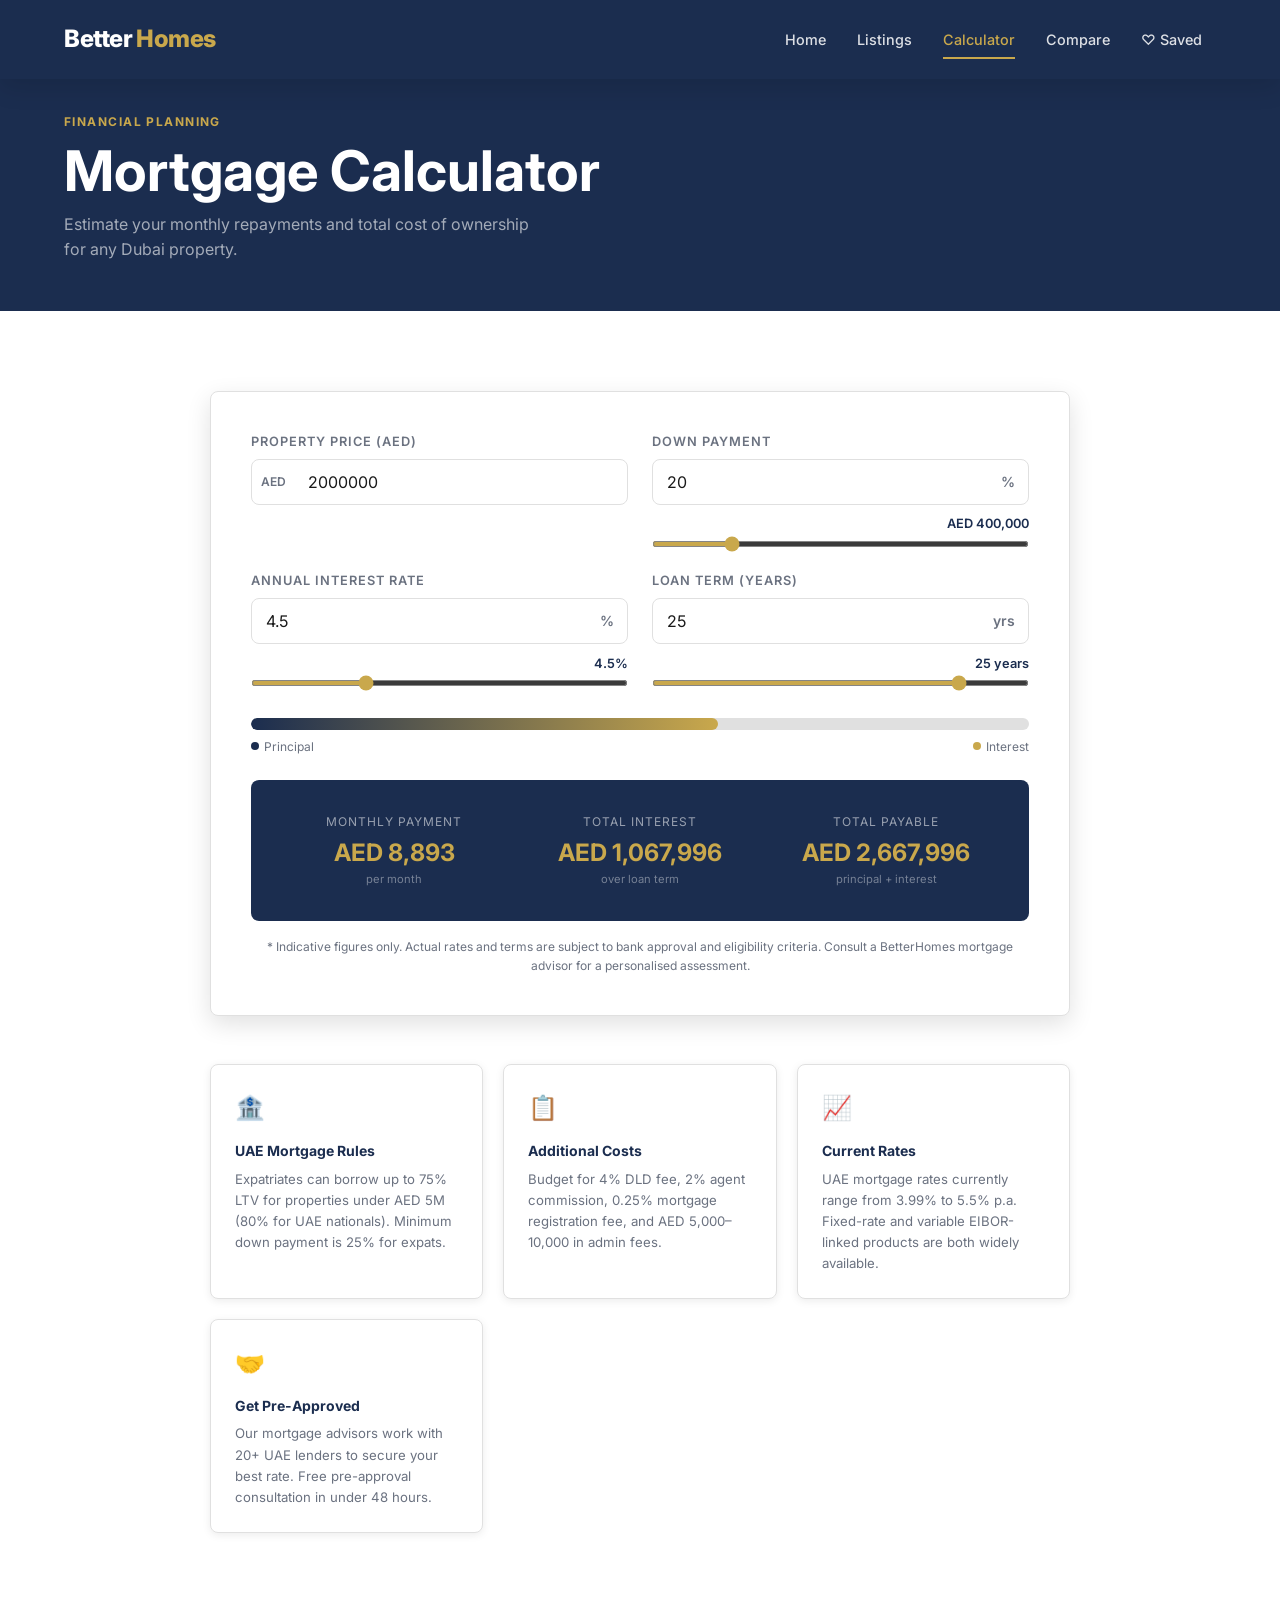
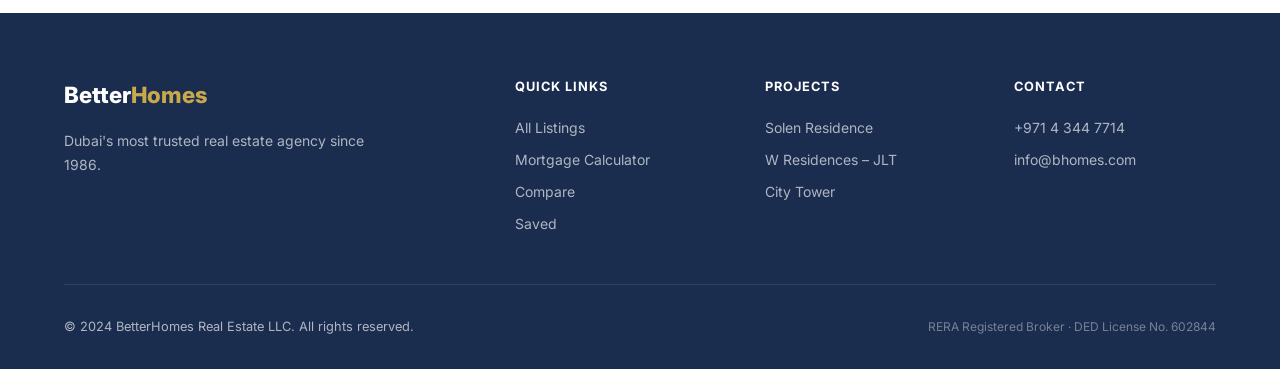
==== calculator.html @ f7bb899c "Build Dubai real estate mini-site with 5 pages and Vercel config Full static site: Home, Listings, M" ====
<!DOCTYPE html>
<html lang="en">
<head>
  <meta charset="UTF-8">
  <meta name="viewport" content="width=device-width, initial-scale=1.0">
  <title>Mortgage Calculator — BetterHomes Dubai</title>
  <meta name="description" content="Calculate your Dubai mortgage payments, total interest, and monthly instalment with our free calculator.">
  <link rel="preconnect" href="https://fonts.googleapis.com">
  <link rel="preconnect" href="https://fonts.gstatic.com" crossorigin>
  <link href="https://fonts.googleapis.com/css2?family=Inter:wght@300;400;500;600;700;800&display=swap" rel="stylesheet">
  <link rel="stylesheet" href="css/style.css">
  <style>
    .calc-info-grid {
      display: grid;
      grid-template-columns: repeat(auto-fit, minmax(220px, 1fr));
      gap: 1.25rem;
      margin-top: 3rem;
    }
    .calc-info-card {
      background: var(--white);
      border: 1px solid var(--mid-grey);
      border-radius: var(--radius);
      padding: 1.5rem;
      box-shadow: var(--shadow-sm);
    }
    .calc-info-card__icon { font-size: 1.5rem; margin-bottom: 0.75rem; }
    .calc-info-card__title { font-size: 0.875rem; font-weight: 700; color: var(--navy); margin-bottom: 0.4rem; }
    .calc-info-card__text { font-size: 0.825rem; color: var(--text-muted); line-height: 1.6; }
    .breakdown-bar {
      height: 12px;
      border-radius: 6px;
      background: var(--mid-grey);
      overflow: hidden;
      margin-top: 1.5rem;
    }
    .breakdown-bar__fill {
      height: 100%;
      background: linear-gradient(to right, var(--navy), var(--gold));
      border-radius: 6px;
      transition: width 0.8s ease;
      width: 0;
    }
    .breakdown-labels {
      display: flex;
      justify-content: space-between;
      font-size: 0.75rem;
      color: var(--text-muted);
      margin-top: 0.4rem;
    }
    .breakdown-labels span { display: flex; align-items: center; gap: 0.3rem; }
    .dot { width: 8px; height: 8px; border-radius: 50%; display: inline-block; }
  </style>
</head>
<body>

<!-- NAVIGATION -->
<nav class="nav nav--solid">
  <div class="container">
    <div class="nav__inner">
      <a href="index.html" class="nav__logo">Better<span>Homes</span></a>
      <ul class="nav__links">
        <li><a href="index.html" class="nav__link">Home</a></li>
        <li><a href="listings.html" class="nav__link">Listings</a></li>
        <li><a href="calculator.html" class="nav__link">Calculator</a></li>
        <li><a href="compare.html" class="nav__link">Compare</a></li>
        <li>
          <a href="saved.html" class="nav__link">
            ♡ Saved
            <span class="nav__saved-count" id="savedCount"></span>
          </a>
        </li>
      </ul>
      <button class="nav__hamburger" aria-label="Menu" aria-expanded="false">
        <span></span><span></span><span></span>
      </button>
    </div>
    <div class="nav__mobile">
      <a href="index.html" class="nav__link">Home</a>
      <a href="listings.html" class="nav__link">Listings</a>
      <a href="calculator.html" class="nav__link">Calculator</a>
      <a href="compare.html" class="nav__link">Compare</a>
      <a href="saved.html" class="nav__link">♡ Saved <span class="nav__saved-count"></span></a>
    </div>
  </div>
</nav>

<!-- PAGE HEADER -->
<div class="page-header">
  <div class="container">
    <div class="page-header__label">Financial Planning</div>
    <h1 class="page-header__title">Mortgage Calculator</h1>
    <p class="page-header__sub">Estimate your monthly repayments and total cost of ownership for any Dubai property.</p>
  </div>
</div>

<!-- CALCULATOR -->
<section class="section">
  <div class="container">
    <div class="calculator">
      <div class="calculator__card">
        <div class="calculator__grid">

          <!-- Property Price -->
          <div class="form-group">
            <label for="propPrice">Property Price (AED)</label>
            <div class="input-wrap">
              <span class="input-prefix aed">AED</span>
              <input type="number" id="propPrice" class="has-prefix" value="2000000" min="100000" max="100000000" step="50000">
            </div>
          </div>

          <!-- Down Payment -->
          <div class="form-group">
            <label for="downPct">Down Payment</label>
            <div class="input-wrap">
              <input type="number" id="downPct" value="20" min="0" max="100" step="1">
              <span class="input-suffix">%</span>
            </div>
            <div class="range-value" id="downAED">AED 400,000</div>
            <input type="range" id="downRange" min="0" max="100" step="1" value="20">
          </div>

          <!-- Interest Rate -->
          <div class="form-group">
            <label for="rate">Annual Interest Rate</label>
            <div class="input-wrap">
              <input type="number" id="rate" value="4.5" min="0.1" max="20" step="0.1">
              <span class="input-suffix">%</span>
            </div>
            <div class="range-value" id="rateDisplay">4.5%</div>
            <input type="range" id="rateRange" min="0.1" max="15" step="0.1" value="4.5">
          </div>

          <!-- Loan Term -->
          <div class="form-group">
            <label for="term">Loan Term (Years)</label>
            <div class="input-wrap">
              <input type="number" id="term" value="25" min="1" max="30" step="1">
              <span class="input-suffix">yrs</span>
            </div>
            <div class="range-value" id="termDisplay">25 years</div>
            <input type="range" id="termRange" min="1" max="30" step="1" value="25">
          </div>
        </div>

        <!-- Breakdown bar -->
        <div class="breakdown-bar">
          <div class="breakdown-bar__fill" id="breakdownFill"></div>
        </div>
        <div class="breakdown-labels">
          <span><span class="dot" style="background:var(--navy)"></span> Principal</span>
          <span><span class="dot" style="background:var(--gold)"></span> Interest</span>
        </div>

        <!-- Results -->
        <div class="calculator__results" id="calcResults">
          <div class="calc-result">
            <div class="calc-result__label">Monthly Payment</div>
            <div class="calc-result__value" id="resMonthly">AED 0</div>
            <div class="calc-result__sub">per month</div>
          </div>
          <div class="calc-result">
            <div class="calc-result__label">Total Interest</div>
            <div class="calc-result__value" id="resInterest">AED 0</div>
            <div class="calc-result__sub">over loan term</div>
          </div>
          <div class="calc-result">
            <div class="calc-result__label">Total Payable</div>
            <div class="calc-result__value" id="resTotal">AED 0</div>
            <div class="calc-result__sub">principal + interest</div>
          </div>
        </div>

        <p class="calculator__disclaimer">
          * Indicative figures only. Actual rates and terms are subject to bank approval and eligibility criteria. Consult a BetterHomes mortgage advisor for a personalised assessment.
        </p>
      </div>

      <!-- Info cards -->
      <div class="calc-info-grid">
        <div class="calc-info-card">
          <div class="calc-info-card__icon">🏦</div>
          <div class="calc-info-card__title">UAE Mortgage Rules</div>
          <div class="calc-info-card__text">Expatriates can borrow up to 75% LTV for properties under AED 5M (80% for UAE nationals). Minimum down payment is 25% for expats.</div>
        </div>
        <div class="calc-info-card">
          <div class="calc-info-card__icon">📋</div>
          <div class="calc-info-card__title">Additional Costs</div>
          <div class="calc-info-card__text">Budget for 4% DLD fee, 2% agent commission, 0.25% mortgage registration fee, and AED 5,000–10,000 in admin fees.</div>
        </div>
        <div class="calc-info-card">
          <div class="calc-info-card__icon">📈</div>
          <div class="calc-info-card__title">Current Rates</div>
          <div class="calc-info-card__text">UAE mortgage rates currently range from 3.99% to 5.5% p.a. Fixed-rate and variable EIBOR-linked products are both widely available.</div>
        </div>
        <div class="calc-info-card">
          <div class="calc-info-card__icon">🤝</div>
          <div class="calc-info-card__title">Get Pre-Approved</div>
          <div class="calc-info-card__text">Our mortgage advisors work with 20+ UAE lenders to secure your best rate. Free pre-approval consultation in under 48 hours.</div>
        </div>
      </div>
    </div>
  </div>
</section>

<!-- FOOTER -->
<footer class="footer">
  <div class="container">
    <div class="footer__top">
      <div>
        <div class="footer__logo">Better<span>Homes</span></div>
        <p class="footer__about">Dubai's most trusted real estate agency since 1986.</p>
      </div>
      <div>
        <div class="footer__col-title">Quick Links</div>
        <div class="footer__links">
          <a href="listings.html">All Listings</a>
          <a href="calculator.html">Mortgage Calculator</a>
          <a href="compare.html">Compare</a>
          <a href="saved.html">Saved</a>
        </div>
      </div>
      <div>
        <div class="footer__col-title">Projects</div>
        <div class="footer__links">
          <a href="listings.html">Solen Residence</a>
          <a href="listings.html">W Residences – JLT</a>
          <a href="listings.html">City Tower</a>
        </div>
      </div>
      <div>
        <div class="footer__col-title">Contact</div>
        <div class="footer__links">
          <a href="#">+971 4 344 7714</a>
          <a href="#">info@bhomes.com</a>
        </div>
      </div>
    </div>
    <div class="footer__bottom">
      <div>© 2024 BetterHomes Real Estate LLC. All rights reserved.</div>
      <div class="footer__rera">RERA Registered Broker · DED License No. 602844</div>
    </div>
  </div>
</footer>

<div id="toast" class="toast"></div>

<script src="js/data.js"></script>
<script src="js/main.js"></script>
<script>
(function () {
  const propPriceEl = document.getElementById('propPrice');
  const downPctEl   = document.getElementById('downPct');
  const downRangeEl = document.getElementById('downRange');
  const downAEDEl   = document.getElementById('downAED');
  const rateEl      = document.getElementById('rate');
  const rateRangeEl = document.getElementById('rateRange');
  const rateDisplayEl = document.getElementById('rateDisplay');
  const termEl      = document.getElementById('term');
  const termRangeEl = document.getElementById('termRange');
  const termDisplayEl = document.getElementById('termDisplay');
  const resMonthly  = document.getElementById('resMonthly');
  const resInterest = document.getElementById('resInterest');
  const resTotal    = document.getElementById('resTotal');
  const fillEl      = document.getElementById('breakdownFill');

  let tickerRafs = {};

  function animateTicker(el, targetValue, prefix) {
    if (tickerRafs[el.id]) cancelAnimationFrame(tickerRafs[el.id]);
    const duration = 700;
    const start = performance.now();
    const from = 0;

    function step(now) {
      const t = Math.min((now - start) / duration, 1);
      const eased = 1 - Math.pow(1 - t, 3);
      const cur = Math.round(from + (targetValue - from) * eased);
      el.textContent = prefix + cur.toLocaleString();
      if (t < 1) tickerRafs[el.id] = requestAnimationFrame(step);
    }
    tickerRafs[el.id] = requestAnimationFrame(step);
  }

  function calculate() {
    const price    = parseFloat(propPriceEl.value) || 0;
    const downPct  = Math.min(100, Math.max(0, parseFloat(downPctEl.value) || 0));
    const annRate  = parseFloat(rateEl.value) || 0;
    const years    = parseInt(termEl.value) || 0;

    const downAmt  = price * (downPct / 100);
    const loan     = price - downAmt;
    const n        = years * 12;
    const r        = annRate / 100 / 12;

    downAEDEl.textContent = 'AED ' + downAmt.toLocaleString(undefined, {maximumFractionDigits: 0});

    let monthly = 0;
    if (r === 0) {
      monthly = n > 0 ? loan / n : 0;
    } else {
      monthly = loan * (r * Math.pow(1 + r, n)) / (Math.pow(1 + r, n) - 1);
    }

    const totalPay   = monthly * n;
    const totalInt   = totalPay - loan;
    const intRatio   = totalPay > 0 ? (loan / totalPay) * 100 : 0;

    animateTicker(resMonthly, Math.round(monthly), 'AED ');
    animateTicker(resInterest, Math.round(Math.max(0, totalInt)), 'AED ');
    animateTicker(resTotal, Math.round(Math.max(0, totalPay)), 'AED ');

    fillEl.style.width = intRatio.toFixed(1) + '%';
  }

  /* Sync ranges → number inputs */
  downRangeEl.addEventListener('input', () => {
    downPctEl.value = downRangeEl.value;
    calculate();
  });
  downPctEl.addEventListener('input', () => {
    downRangeEl.value = downPctEl.value;
    calculate();
  });
  rateRangeEl.addEventListener('input', () => {
    rateEl.value = rateRangeEl.value;
    rateDisplayEl.textContent = rateEl.value + '%';
    calculate();
  });
  rateEl.addEventListener('input', () => {
    rateRangeEl.value = rateEl.value;
    rateDisplayEl.textContent = rateEl.value + '%';
    calculate();
  });
  termRangeEl.addEventListener('input', () => {
    termEl.value = termRangeEl.value;
    termDisplayEl.textContent = termEl.value + ' years';
    calculate();
  });
  termEl.addEventListener('input', () => {
    termRangeEl.value = termEl.value;
    termDisplayEl.textContent = termEl.value + ' years';
    calculate();
  });
  propPriceEl.addEventListener('input', calculate);

  document.addEventListener('DOMContentLoaded', calculate);
})();
</script>
</body>
</html>
---- css/style.css ----
/* ============================================================
   BetterHomes Dubai — Main Stylesheet
   ============================================================ */

/* --- Variables & Reset ------------------------------------ */
:root {
  --navy: #1B2D4F;
  --gold: #C9A84C;
  --gold-light: #e6c97a;
  --white: #ffffff;
  --light-grey: #F5F5F5;
  --mid-grey: #e0e0e0;
  --text-dark: #1a1a1a;
  --text-muted: #6b7280;
  --shadow-sm: 0 2px 8px rgba(0,0,0,0.08);
  --shadow-md: 0 8px 24px rgba(0,0,0,0.12);
  --shadow-lg: 0 16px 48px rgba(0,0,0,0.18);
  --radius: 8px;
  --transition: 0.3s ease;
}

*, *::before, *::after { box-sizing: border-box; margin: 0; padding: 0; }

html { scroll-behavior: smooth; font-size: 16px; }

body {
  font-family: 'Inter', sans-serif;
  color: var(--text-dark);
  background: var(--white);
  line-height: 1.6;
  opacity: 0;
  animation: pageIn 0.4s ease forwards;
}

@keyframes pageIn {
  to { opacity: 1; }
}

img { max-width: 100%; display: block; }
a { text-decoration: none; color: inherit; }
button { cursor: pointer; font-family: inherit; }
ul { list-style: none; }

/* --- Typography ------------------------------------------- */
h1 { font-size: clamp(2rem, 5vw, 3.5rem); font-weight: 700; line-height: 1.15; }
h2 { font-size: clamp(1.5rem, 3vw, 2.25rem); font-weight: 600; line-height: 1.2; }
h3 { font-size: 1.25rem; font-weight: 600; }
h4 { font-size: 1rem; font-weight: 600; }

/* --- Layout Utilities ------------------------------------- */
.container { max-width: 1200px; margin: 0 auto; padding: 0 1.5rem; }
.section { padding: 5rem 0; }
.section--grey { background: var(--light-grey); }
.text-gold { color: var(--gold); }
.text-navy { color: var(--navy); }
.text-muted { color: var(--text-muted); }
.d-flex { display: flex; }
.align-center { align-items: center; }
.justify-between { justify-content: space-between; }
.gap-1 { gap: 1rem; }

/* --- Buttons ---------------------------------------------- */
.btn {
  display: inline-flex;
  align-items: center;
  gap: 0.5rem;
  padding: 0.85rem 2rem;
  border-radius: var(--radius);
  font-size: 0.95rem;
  font-weight: 600;
  border: 2px solid transparent;
  transition: all var(--transition);
  letter-spacing: 0.02em;
}

.btn--primary {
  background: var(--gold);
  color: var(--navy);
  border-color: var(--gold);
}
.btn--primary:hover {
  background: var(--gold-light);
  border-color: var(--gold-light);
  transform: translateY(-2px);
  box-shadow: var(--shadow-md);
}

.btn--outline {
  background: transparent;
  color: var(--white);
  border-color: var(--white);
}
.btn--outline:hover {
  background: var(--white);
  color: var(--navy);
}

.btn--ghost {
  background: transparent;
  color: var(--navy);
  border-color: var(--navy);
  padding: 0.6rem 1.2rem;
  font-size: 0.875rem;
}
.btn--ghost:hover {
  background: var(--navy);
  color: var(--white);
}

.btn--sm {
  padding: 0.5rem 1rem;
  font-size: 0.8rem;
}

/* ============================================================
   NAVIGATION
   ============================================================ */
.nav {
  position: fixed;
  top: 0; left: 0; right: 0;
  z-index: 1000;
  padding: 1.25rem 0;
  transition: background var(--transition), box-shadow var(--transition), padding var(--transition);
}

.nav.scrolled {
  background: var(--navy);
  box-shadow: var(--shadow-md);
  padding: 0.85rem 0;
}

.nav--solid {
  background: var(--navy);
  box-shadow: var(--shadow-md);
}

.nav__inner {
  display: flex;
  align-items: center;
  justify-content: space-between;
}

.nav__logo {
  font-size: 1.5rem;
  font-weight: 800;
  color: var(--white);
  letter-spacing: -0.02em;
  display: flex;
  align-items: center;
  gap: 0.25rem;
}
.nav__logo span { color: var(--gold); }

.nav__links {
  display: flex;
  align-items: center;
  gap: 0.25rem;
}

.nav__link {
  position: relative;
  padding: 0.5rem 0.85rem;
  color: rgba(255,255,255,0.85);
  font-size: 0.9rem;
  font-weight: 500;
  transition: color var(--transition);
  display: flex;
  align-items: center;
  gap: 0.3rem;
}
.nav__link::after {
  content: '';
  position: absolute;
  bottom: 0; left: 0.85rem;
  width: 0;
  height: 2px;
  background: var(--gold);
  transition: width 0.25s ease;
}
.nav__link:hover { color: var(--white); }
.nav__link:hover::after { width: calc(100% - 1.7rem); }
.nav__link.active { color: var(--gold); }
.nav__link.active::after { width: calc(100% - 1.7rem); background: var(--gold); }

.nav__saved-count {
  display: inline-flex;
  align-items: center;
  justify-content: center;
  background: var(--gold);
  color: var(--navy);
  border-radius: 50%;
  width: 18px;
  height: 18px;
  font-size: 0.7rem;
  font-weight: 700;
  display: none;
}
.nav__saved-count.visible { display: inline-flex; }

.nav__hamburger {
  display: none;
  flex-direction: column;
  gap: 5px;
  background: none;
  border: none;
  padding: 4px;
  cursor: pointer;
}
.nav__hamburger span {
  display: block;
  width: 24px;
  height: 2px;
  background: var(--white);
  transition: all var(--transition);
  border-radius: 2px;
}
.nav__hamburger.open span:nth-child(1) { transform: translateY(7px) rotate(45deg); }
.nav__hamburger.open span:nth-child(2) { opacity: 0; }
.nav__hamburger.open span:nth-child(3) { transform: translateY(-7px) rotate(-45deg); }

.nav__mobile {
  display: none;
  flex-direction: column;
  background: var(--navy);
  padding: 1rem 1.5rem;
  border-top: 1px solid rgba(255,255,255,0.1);
}
.nav__mobile.open { display: flex; }
.nav__mobile .nav__link {
  padding: 0.75rem 0;
  border-bottom: 1px solid rgba(255,255,255,0.08);
  font-size: 1rem;
}
.nav__mobile .nav__link:last-child { border-bottom: none; }

/* ============================================================
   HERO
   ============================================================ */
.hero {
  position: relative;
  min-height: 100vh;
  display: flex;
  align-items: center;
  overflow: hidden;
  background: var(--navy);
}

.hero__bg {
  position: absolute;
  inset: 0;
  background:
    linear-gradient(135deg, rgba(27,45,79,0.97) 0%, rgba(27,45,79,0.75) 60%, rgba(201,168,76,0.2) 100%),
    url('https://images.unsplash.com/photo-1512453979798-5ea266f8880c?w=1600&q=80') center/cover no-repeat;
}

.hero__content {
  position: relative;
  z-index: 2;
  max-width: 700px;
  padding: 8rem 0 5rem;
}

.hero__tag {
  display: inline-flex;
  align-items: center;
  gap: 0.5rem;
  background: rgba(201,168,76,0.15);
  border: 1px solid rgba(201,168,76,0.4);
  color: var(--gold);
  padding: 0.4rem 1rem;
  border-radius: 100px;
  font-size: 0.8rem;
  font-weight: 600;
  letter-spacing: 0.08em;
  text-transform: uppercase;
  margin-bottom: 1.5rem;
  opacity: 0;
  transform: translateY(20px);
  animation: heroFadeUp 0.6s ease 0.1s forwards;
}

.hero__title {
  color: var(--white);
  margin-bottom: 1.25rem;
  opacity: 0;
  transform: translateY(20px);
  animation: heroFadeUp 0.6s ease 0.3s forwards;
}

.hero__title em {
  font-style: normal;
  color: var(--gold);
}

.hero__subtitle {
  color: rgba(255,255,255,0.75);
  font-size: 1.125rem;
  max-width: 520px;
  margin-bottom: 2.5rem;
  opacity: 0;
  transform: translateY(20px);
  animation: heroFadeUp 0.6s ease 0.5s forwards;
}

.hero__cta {
  display: flex;
  gap: 1rem;
  flex-wrap: wrap;
  opacity: 0;
  transform: translateY(20px);
  animation: heroFadeUp 0.6s ease 0.7s forwards;
}

.hero__stats {
  position: absolute;
  bottom: 3rem;
  left: 0;
  right: 0;
  z-index: 2;
  opacity: 0;
  animation: heroFadeUp 0.6s ease 1s forwards;
}

.hero__stats-inner {
  display: flex;
  gap: 3rem;
  padding-top: 2rem;
  border-top: 1px solid rgba(255,255,255,0.15);
}

.hero__stat-value {
  font-size: 2rem;
  font-weight: 700;
  color: var(--gold);
  line-height: 1;
}
.hero__stat-label {
  font-size: 0.8rem;
  color: rgba(255,255,255,0.6);
  margin-top: 0.25rem;
  text-transform: uppercase;
  letter-spacing: 0.08em;
}

@keyframes heroFadeUp {
  to { opacity: 1; transform: translateY(0); }
}

/* ============================================================
   TRUST STRIP
   ============================================================ */
.trust {
  background: var(--navy);
  padding: 3.5rem 0;
}

.trust__grid {
  display: grid;
  grid-template-columns: repeat(auto-fit, minmax(180px, 1fr));
  gap: 2rem;
}

.trust__item {
  text-align: center;
  padding: 1.5rem;
  border: 1px solid rgba(255,255,255,0.08);
  border-radius: var(--radius);
  transition: border-color var(--transition);
}
.trust__item:hover { border-color: rgba(201,168,76,0.4); }

.trust__icon {
  font-size: 2rem;
  margin-bottom: 0.75rem;
}

.trust__value {
  font-size: 1.75rem;
  font-weight: 700;
  color: var(--gold);
  line-height: 1;
}

.trust__label {
  font-size: 0.8rem;
  color: rgba(255,255,255,0.6);
  margin-top: 0.4rem;
  text-transform: uppercase;
  letter-spacing: 0.06em;
}

/* ============================================================
   SECTION HEADINGS
   ============================================================ */
.section-heading {
  margin-bottom: 3rem;
}

.section-heading__label {
  display: inline-block;
  font-size: 0.75rem;
  font-weight: 700;
  letter-spacing: 0.12em;
  text-transform: uppercase;
  color: var(--gold);
  margin-bottom: 0.75rem;
}

.section-heading__title {
  color: var(--navy);
  margin-bottom: 0.75rem;
}

.section-heading__subtitle {
  color: var(--text-muted);
  max-width: 540px;
  font-size: 1.0625rem;
}

.section-heading--center {
  text-align: center;
}
.section-heading--center .section-heading__subtitle {
  margin: 0 auto;
}

/* ============================================================
   PROPERTY CARDS
   ============================================================ */
.cards-grid {
  display: grid;
  grid-template-columns: repeat(auto-fill, minmax(310px, 1fr));
  gap: 1.75rem;
}

.property-card {
  background: var(--white);
  border-radius: var(--radius);
  overflow: hidden;
  box-shadow: var(--shadow-sm);
  transition: box-shadow var(--transition), transform var(--transition);
  opacity: 0;
  transform: translateY(30px);
  border: 1px solid var(--mid-grey);
}

.property-card.visible {
  opacity: 1;
  transform: translateY(0);
  transition: opacity 0.5s ease, transform 0.5s ease, box-shadow var(--transition), box-shadow var(--transition);
}

.property-card:hover {
  box-shadow: var(--shadow-lg);
  transform: translateY(-4px);
}

.property-card__image {
  position: relative;
  height: 220px;
  overflow: hidden;
  background: var(--light-grey);
}

.property-card__image img {
  width: 100%;
  height: 100%;
  object-fit: cover;
  transition: transform 0.5s ease;
}

.property-card:hover .property-card__image img {
  transform: scale(1.04);
}

.property-card__badge {
  position: absolute;
  top: 1rem;
  left: 1rem;
  background: var(--navy);
  color: var(--white);
  font-size: 0.7rem;
  font-weight: 700;
  letter-spacing: 0.08em;
  text-transform: uppercase;
  padding: 0.3rem 0.75rem;
  border-radius: 100px;
}

.property-card__badge--gold {
  background: var(--gold);
  color: var(--navy);
}

.property-card__save {
  position: absolute;
  top: 1rem;
  right: 1rem;
  background: rgba(255,255,255,0.9);
  border: none;
  border-radius: 50%;
  width: 36px;
  height: 36px;
  display: flex;
  align-items: center;
  justify-content: center;
  font-size: 1.1rem;
  transition: all var(--transition);
  backdrop-filter: blur(4px);
}
.property-card__save:hover { transform: scale(1.1); }
.property-card__save.saved { color: var(--gold); }
.property-card__save.pulse {
  animation: heartPulse 0.4s ease;
}

@keyframes heartPulse {
  0%   { transform: scale(1); }
  50%  { transform: scale(1.3); }
  100% { transform: scale(1); }
}

.property-card__body {
  padding: 1.25rem;
}

.property-card__project {
  font-size: 0.75rem;
  font-weight: 700;
  text-transform: uppercase;
  letter-spacing: 0.08em;
  color: var(--gold);
  margin-bottom: 0.35rem;
  position: relative;
  display: inline-block;
}
.property-card__project::after {
  content: '';
  position: absolute;
  bottom: -3px;
  left: 0;
  width: 0;
  height: 1px;
  background: var(--gold);
  transition: width 0.3s ease;
}
.property-card:hover .property-card__project::after {
  width: 100%;
}

.property-card__title {
  font-size: 1.05rem;
  font-weight: 600;
  color: var(--navy);
  margin-bottom: 0.75rem;
  line-height: 1.3;
}

.property-card__meta {
  display: flex;
  gap: 1rem;
  margin-bottom: 1rem;
  flex-wrap: wrap;
}

.property-card__meta-item {
  display: flex;
  align-items: center;
  gap: 0.3rem;
  font-size: 0.825rem;
  color: var(--text-muted);
}

.property-card__price {
  font-size: 1.25rem;
  font-weight: 700;
  color: var(--navy);
  margin-bottom: 1rem;
}
.property-card__price span {
  font-size: 0.75rem;
  color: var(--text-muted);
  font-weight: 400;
}

.property-card__actions {
  display: flex;
  gap: 0.5rem;
  border-top: 1px solid var(--mid-grey);
  padding-top: 1rem;
}

.property-card__actions .btn {
  flex: 1;
  justify-content: center;
}

/* ============================================================
   FEATURED PROJECTS
   ============================================================ */
.featured-card {
  position: relative;
  border-radius: var(--radius);
  overflow: hidden;
  height: 420px;
  cursor: pointer;
  box-shadow: var(--shadow-md);
  transition: transform var(--transition), box-shadow var(--transition);
}
.featured-card:hover {
  transform: translateY(-6px);
  box-shadow: var(--shadow-lg);
}

.featured-card__img {
  width: 100%;
  height: 100%;
  object-fit: cover;
  transition: transform 0.6s ease;
}
.featured-card:hover .featured-card__img {
  transform: scale(1.05);
}

.featured-card__overlay {
  position: absolute;
  inset: 0;
  background: linear-gradient(to top, rgba(27,45,79,0.95) 0%, rgba(27,45,79,0.3) 60%, transparent 100%);
  display: flex;
  flex-direction: column;
  justify-content: flex-end;
  padding: 2rem;
}

.featured-card__tag {
  font-size: 0.7rem;
  font-weight: 700;
  letter-spacing: 0.1em;
  text-transform: uppercase;
  color: var(--gold);
  margin-bottom: 0.5rem;
}

.featured-card__title {
  color: var(--white);
  font-size: 1.4rem;
  font-weight: 700;
  margin-bottom: 0.35rem;
}

.featured-card__sub {
  color: rgba(255,255,255,0.7);
  font-size: 0.875rem;
  margin-bottom: 1.25rem;
}

.featured-card__meta {
  display: flex;
  gap: 1.5rem;
  margin-bottom: 1.25rem;
}

.featured-card__meta-item {
  font-size: 0.8rem;
  color: rgba(255,255,255,0.7);
  display: flex;
  align-items: center;
  gap: 0.3rem;
}

.featured-grid {
  display: grid;
  grid-template-columns: repeat(3, 1fr);
  gap: 1.5rem;
}

/* ============================================================
   FILTER BAR
   ============================================================ */
.filter-bar {
  background: var(--white);
  border: 1px solid var(--mid-grey);
  border-radius: var(--radius);
  padding: 1.25rem 1.5rem;
  margin-bottom: 2.5rem;
  box-shadow: var(--shadow-sm);
  display: flex;
  gap: 1rem;
  flex-wrap: wrap;
  align-items: flex-end;
}

.filter-group {
  flex: 1;
  min-width: 160px;
}

.filter-group label {
  display: block;
  font-size: 0.75rem;
  font-weight: 600;
  text-transform: uppercase;
  letter-spacing: 0.08em;
  color: var(--text-muted);
  margin-bottom: 0.4rem;
}

.filter-group select {
  width: 100%;
  padding: 0.6rem 0.85rem;
  border: 1.5px solid var(--mid-grey);
  border-radius: var(--radius);
  font-family: inherit;
  font-size: 0.875rem;
  color: var(--text-dark);
  background: var(--white);
  appearance: none;
  background-image: url("data:image/svg+xml,%3Csvg xmlns='http://www.w3.org/2000/svg' width='12' height='8' viewBox='0 0 12 8'%3E%3Cpath d='M1 1l5 5 5-5' stroke='%236b7280' stroke-width='1.5' fill='none' stroke-linecap='round'/%3E%3C/svg%3E");
  background-repeat: no-repeat;
  background-position: right 0.75rem center;
  padding-right: 2rem;
  cursor: pointer;
  transition: border-color var(--transition);
}
.filter-group select:focus {
  outline: none;
  border-color: var(--navy);
}

.filter-results-count {
  font-size: 0.875rem;
  color: var(--text-muted);
  padding: 0.5rem 0;
  width: 100%;
  border-top: 1px solid var(--mid-grey);
  margin-top: 0.5rem;
}
.filter-results-count strong {
  color: var(--navy);
}

/* ============================================================
   MORTGAGE CALCULATOR
   ============================================================ */
.calculator {
  max-width: 860px;
  margin: 0 auto;
}

.calculator__card {
  background: var(--white);
  border-radius: var(--radius);
  padding: 2.5rem;
  box-shadow: var(--shadow-md);
  border: 1px solid var(--mid-grey);
}

.calculator__grid {
  display: grid;
  grid-template-columns: 1fr 1fr;
  gap: 1.5rem;
  margin-bottom: 2rem;
}

.form-group {
  display: flex;
  flex-direction: column;
  gap: 0.4rem;
}

.form-group label {
  font-size: 0.8rem;
  font-weight: 600;
  text-transform: uppercase;
  letter-spacing: 0.08em;
  color: var(--text-muted);
}

.form-group .input-wrap {
  position: relative;
}

.form-group .input-prefix,
.form-group .input-suffix {
  position: absolute;
  top: 50%;
  transform: translateY(-50%);
  font-size: 0.875rem;
  font-weight: 600;
  color: var(--text-muted);
  pointer-events: none;
}
.form-group .input-prefix { left: 0.85rem; }
.form-group .input-suffix { right: 0.85rem; }

.form-group input[type="number"] {
  width: 100%;
  padding: 0.75rem 2.5rem 0.75rem 0.9rem;
  border: 1.5px solid var(--mid-grey);
  border-radius: var(--radius);
  font-family: inherit;
  font-size: 1rem;
  color: var(--text-dark);
  transition: border-color var(--transition);
  -moz-appearance: textfield;
}
.form-group input[type="number"]::-webkit-outer-spin-button,
.form-group input[type="number"]::-webkit-inner-spin-button { -webkit-appearance: none; }
.form-group input[type="number"]:focus {
  outline: none;
  border-color: var(--navy);
}

.form-group input.has-prefix { padding-left: 3.5rem; }
.form-group .input-prefix.aed { font-size: 0.75rem; left: 0.65rem; }

.range-value {
  font-size: 0.8rem;
  color: var(--navy);
  font-weight: 600;
  text-align: right;
  margin-top: 0.2rem;
}

input[type="range"] {
  width: 100%;
  accent-color: var(--gold);
  cursor: pointer;
  height: 6px;
}

.calculator__results {
  background: var(--navy);
  border-radius: var(--radius);
  padding: 2rem;
  display: grid;
  grid-template-columns: repeat(3, 1fr);
  gap: 1.5rem;
  margin-top: 1.5rem;
}

.calc-result {
  text-align: center;
}

.calc-result__label {
  font-size: 0.75rem;
  text-transform: uppercase;
  letter-spacing: 0.08em;
  color: rgba(255,255,255,0.55);
  margin-bottom: 0.5rem;
}

.calc-result__value {
  font-size: 1.5rem;
  font-weight: 700;
  color: var(--gold);
  line-height: 1.2;
}

.calc-result__sub {
  font-size: 0.7rem;
  color: rgba(255,255,255,0.4);
  margin-top: 0.2rem;
}

.calculator__disclaimer {
  font-size: 0.75rem;
  color: var(--text-muted);
  margin-top: 1rem;
  text-align: center;
}

/* ============================================================
   COMPARE PAGE
   ============================================================ */
.compare-selector {
  background: var(--white);
  border: 1px solid var(--mid-grey);
  border-radius: var(--radius);
  padding: 1.5rem;
  box-shadow: var(--shadow-sm);
  margin-bottom: 2.5rem;
}

.compare-selector__title {
  font-size: 0.8rem;
  font-weight: 700;
  letter-spacing: 0.08em;
  text-transform: uppercase;
  color: var(--text-muted);
  margin-bottom: 1rem;
}

.compare-selector__slots {
  display: grid;
  grid-template-columns: repeat(4, 1fr);
  gap: 1rem;
}

.compare-slot {
  border: 2px dashed var(--mid-grey);
  border-radius: var(--radius);
  padding: 1rem;
  min-height: 100px;
  display: flex;
  flex-direction: column;
  align-items: center;
  justify-content: center;
  gap: 0.5rem;
  transition: border-color var(--transition);
  position: relative;
}
.compare-slot.filled {
  border-style: solid;
  border-color: var(--navy);
  align-items: flex-start;
  justify-content: flex-start;
}
.compare-slot__add {
  font-size: 1.5rem;
  color: var(--mid-grey);
  line-height: 1;
}
.compare-slot__label {
  font-size: 0.8rem;
  color: var(--text-muted);
  text-align: center;
}
.compare-slot select {
  width: 100%;
  padding: 0.5rem 0.75rem;
  border: 1.5px solid var(--mid-grey);
  border-radius: calc(var(--radius) - 2px);
  font-family: inherit;
  font-size: 0.8rem;
  color: var(--text-dark);
  background: var(--white);
  cursor: pointer;
}
.compare-slot select:focus { outline: none; border-color: var(--navy); }

.compare-slot__remove {
  position: absolute;
  top: 0.5rem;
  right: 0.5rem;
  background: none;
  border: none;
  color: var(--text-muted);
  font-size: 1rem;
  padding: 0.25rem;
  line-height: 1;
}
.compare-slot__remove:hover { color: #dc2626; }

.compare-table-wrap {
  overflow-x: auto;
  border-radius: var(--radius);
  box-shadow: var(--shadow-sm);
  border: 1px solid var(--mid-grey);
}

.compare-table {
  width: 100%;
  border-collapse: collapse;
  background: var(--white);
  min-width: 600px;
}

.compare-table th,
.compare-table td {
  padding: 1rem 1.25rem;
  text-align: left;
  border-bottom: 1px solid var(--mid-grey);
  font-size: 0.9rem;
  vertical-align: top;
}

.compare-table th {
  background: var(--navy);
  color: var(--white);
  font-weight: 600;
  font-size: 0.875rem;
  white-space: nowrap;
  opacity: 0;
  transform: translateX(-20px);
}
.compare-table th.visible {
  opacity: 1;
  transform: translateX(0);
  transition: opacity 0.4s ease, transform 0.4s ease;
}

.compare-table tr:last-child td { border-bottom: none; }
.compare-table tr:nth-child(even) td { background: var(--light-grey); }

.compare-table .row-label {
  font-weight: 600;
  color: var(--navy);
  background: var(--light-grey);
  white-space: nowrap;
  min-width: 140px;
}

.compare-table .highlight {
  color: var(--gold);
  font-weight: 700;
}

.compare-placeholder {
  text-align: center;
  padding: 4rem 2rem;
  color: var(--text-muted);
}
.compare-placeholder__icon {
  font-size: 3rem;
  margin-bottom: 1rem;
  opacity: 0.4;
}

/* ============================================================
   SAVED / FAVOURITES
   ============================================================ */
.saved-empty {
  text-align: center;
  padding: 5rem 2rem;
  color: var(--text-muted);
}
.saved-empty__icon {
  font-size: 3.5rem;
  margin-bottom: 1.25rem;
  opacity: 0.35;
}

/* ============================================================
   PAGE HEADER (inner pages)
   ============================================================ */
.page-header {
  background: var(--navy);
  padding: 7rem 0 3rem;
}

.page-header__label {
  font-size: 0.75rem;
  font-weight: 700;
  letter-spacing: 0.12em;
  text-transform: uppercase;
  color: var(--gold);
  margin-bottom: 0.5rem;
}

.page-header__title {
  color: var(--white);
  margin-bottom: 0.5rem;
}

.page-header__sub {
  color: rgba(255,255,255,0.6);
  font-size: 1rem;
  max-width: 480px;
}

/* ============================================================
   FOOTER
   ============================================================ */
.footer {
  background: var(--navy);
  padding: 4rem 0 2rem;
  color: rgba(255,255,255,0.65);
}

.footer__top {
  display: grid;
  grid-template-columns: 2fr 1fr 1fr 1fr;
  gap: 3rem;
  padding-bottom: 3rem;
  border-bottom: 1px solid rgba(255,255,255,0.1);
  margin-bottom: 2rem;
}

.footer__logo {
  font-size: 1.4rem;
  font-weight: 800;
  color: var(--white);
  margin-bottom: 1rem;
}
.footer__logo span { color: var(--gold); }

.footer__about {
  font-size: 0.875rem;
  line-height: 1.7;
  margin-bottom: 1.25rem;
  max-width: 300px;
}

.footer__social {
  display: flex;
  gap: 0.75rem;
}
.footer__social-link {
  width: 36px;
  height: 36px;
  border: 1px solid rgba(255,255,255,0.2);
  border-radius: 50%;
  display: flex;
  align-items: center;
  justify-content: center;
  font-size: 0.9rem;
  transition: all var(--transition);
}
.footer__social-link:hover {
  border-color: var(--gold);
  color: var(--gold);
}

.footer__col-title {
  font-size: 0.8rem;
  font-weight: 700;
  letter-spacing: 0.08em;
  text-transform: uppercase;
  color: var(--white);
  margin-bottom: 1.25rem;
}

.footer__links {
  display: flex;
  flex-direction: column;
  gap: 0.6rem;
}
.footer__links a {
  font-size: 0.875rem;
  transition: color var(--transition);
}
.footer__links a:hover { color: var(--gold); }

.footer__bottom {
  display: flex;
  justify-content: space-between;
  align-items: center;
  flex-wrap: wrap;
  gap: 1rem;
  font-size: 0.8rem;
}

.footer__rera {
  font-size: 0.75rem;
  color: rgba(255,255,255,0.4);
}

/* ============================================================
   TOAST NOTIFICATION
   ============================================================ */
.toast {
  position: fixed;
  bottom: 2rem;
  right: 2rem;
  background: var(--navy);
  color: var(--white);
  padding: 0.85rem 1.5rem;
  border-radius: var(--radius);
  box-shadow: var(--shadow-lg);
  font-size: 0.875rem;
  font-weight: 500;
  transform: translateY(100px);
  opacity: 0;
  transition: all 0.35s ease;
  z-index: 2000;
  border-left: 3px solid var(--gold);
  max-width: 320px;
}
.toast.show {
  transform: translateY(0);
  opacity: 1;
}

/* ============================================================
   UTILITIES / MISC
   ============================================================ */
.no-results {
  text-align: center;
  padding: 3rem;
  color: var(--text-muted);
  grid-column: 1/-1;
}

.no-results__icon { font-size: 2.5rem; margin-bottom: 0.75rem; opacity: 0.4; }

.badge {
  display: inline-flex;
  align-items: center;
  padding: 0.25rem 0.65rem;
  border-radius: 100px;
  font-size: 0.7rem;
  font-weight: 700;
  letter-spacing: 0.06em;
  text-transform: uppercase;
}
.badge--navy { background: var(--navy); color: var(--white); }
.badge--gold { background: var(--gold); color: var(--navy); }

/* ============================================================
   RESPONSIVE
   ============================================================ */
@media (max-width: 1024px) {
  .featured-grid { grid-template-columns: repeat(2, 1fr); }
  .featured-grid .featured-card:last-child { display: none; }
  .footer__top { grid-template-columns: 1fr 1fr; }
  .compare-selector__slots { grid-template-columns: repeat(2, 1fr); }
}

@media (max-width: 768px) {
  .section { padding: 3.5rem 0; }
  .nav__links { display: none; }
  .nav__hamburger { display: flex; }
  .hero__stats-inner { gap: 1.5rem; flex-wrap: wrap; }
  .featured-grid { grid-template-columns: 1fr; }
  .featured-grid .featured-card:last-child { display: block; }
  .trust__grid { grid-template-columns: repeat(2, 1fr); }
  .calculator__grid { grid-template-columns: 1fr; }
  .calculator__results { grid-template-columns: 1fr; }
  .footer__top { grid-template-columns: 1fr; gap: 2rem; }
  .footer__bottom { flex-direction: column; text-align: center; }
  .compare-selector__slots { grid-template-columns: repeat(2, 1fr); }
  .filter-bar { flex-direction: column; }
  .filter-group { min-width: 100%; }
  .cards-grid { grid-template-columns: 1fr; }
}

@media (max-width: 480px) {
  .trust__grid { grid-template-columns: 1fr; }
  .compare-selector__slots { grid-template-columns: 1fr; }
  .hero__cta { flex-direction: column; }
  .hero__cta .btn { text-align: center; justify-content: center; }
  .calculator__card { padding: 1.5rem; }
}

/* ============================================================
   REDUCED MOTION
   ============================================================ */
@media (prefers-reduced-motion: reduce) {
  *, *::before, *::after {
    animation-duration: 0.01ms !important;
    animation-delay: 0.01ms !important;
    transition-duration: 0.01ms !important;
  }
  html { scroll-behavior: auto; }
  .property-card { opacity: 1; transform: none; }
  .compare-table th { opacity: 1; transform: none; }
}
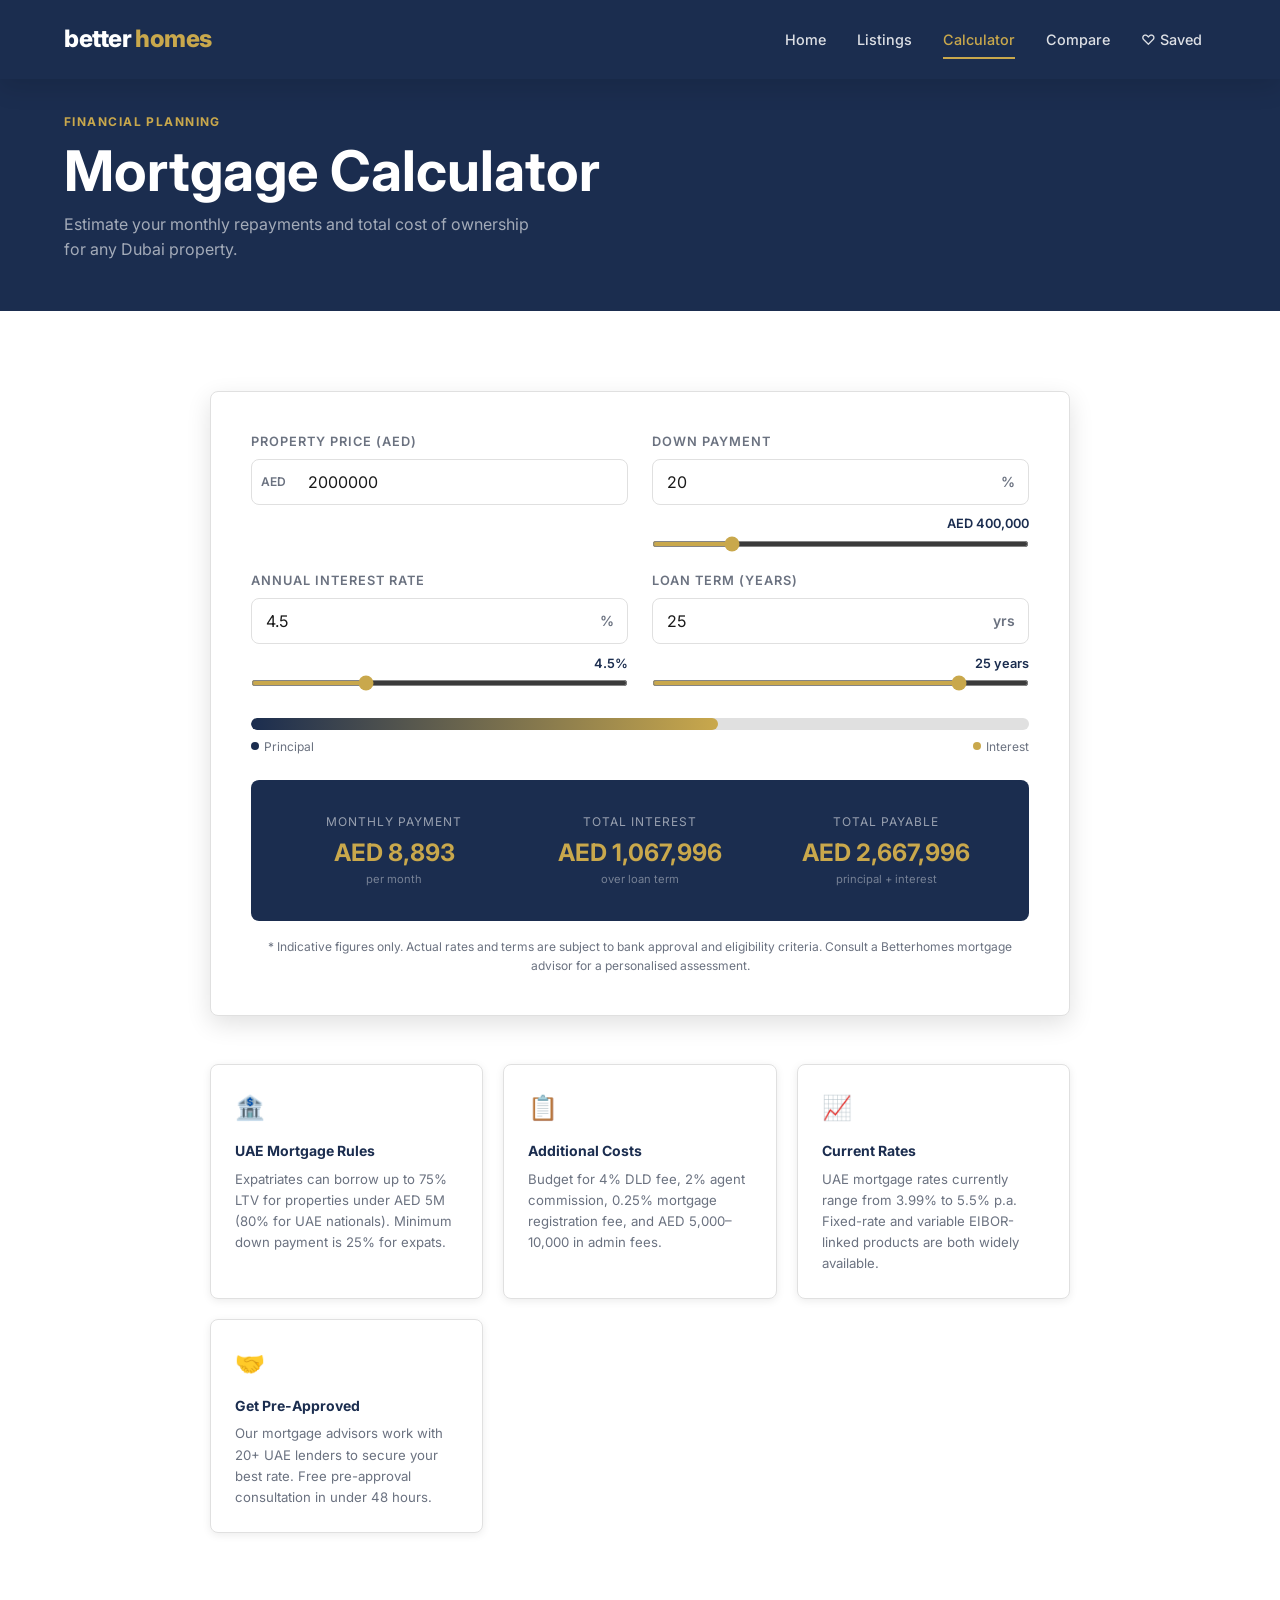
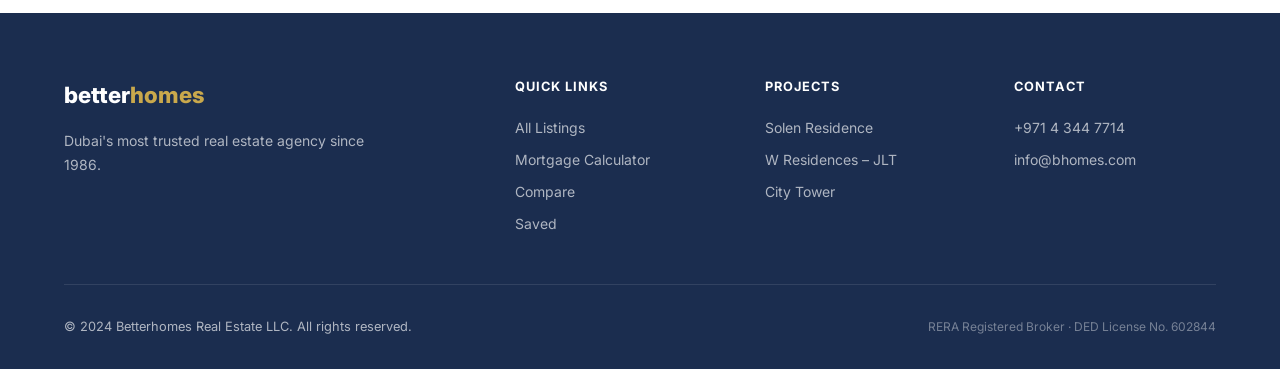
==== commit 24690a8c: "Rebrand to lowercase 'betterhomes' throughout Co-Authored-By: Claude Sonnet 4.6 <noreply@anthropic.c" ====
--- a/calculator.html
+++ b/calculator.html
@@ -3,7 +3,7 @@
 <head>
   <meta charset="UTF-8">
   <meta name="viewport" content="width=device-width, initial-scale=1.0">
-  <title>Mortgage Calculator — BetterHomes Dubai</title>
+  <title>Mortgage Calculator — Betterhomes Dubai</title>
   <meta name="description" content="Calculate your Dubai mortgage payments, total interest, and monthly instalment with our free calculator.">
   <link rel="preconnect" href="https://fonts.googleapis.com">
   <link rel="preconnect" href="https://fonts.gstatic.com" crossorigin>
@@ -57,7 +57,7 @@
 <nav class="nav nav--solid">
   <div class="container">
     <div class="nav__inner">
-      <a href="index.html" class="nav__logo">Better<span>Homes</span></a>
+      <a href="index.html" class="nav__logo">better<span>homes</span></a>
       <ul class="nav__links">
         <li><a href="index.html" class="nav__link">Home</a></li>
         <li><a href="listings.html" class="nav__link">Listings</a></li>
@@ -172,7 +172,7 @@
         </div>
 
         <p class="calculator__disclaimer">
-          * Indicative figures only. Actual rates and terms are subject to bank approval and eligibility criteria. Consult a BetterHomes mortgage advisor for a personalised assessment.
+          * Indicative figures only. Actual rates and terms are subject to bank approval and eligibility criteria. Consult a Betterhomes mortgage advisor for a personalised assessment.
         </p>
       </div>
 
@@ -208,7 +208,7 @@
   <div class="container">
     <div class="footer__top">
       <div>
-        <div class="footer__logo">Better<span>Homes</span></div>
+        <div class="footer__logo">better<span>homes</span></div>
         <p class="footer__about">Dubai's most trusted real estate agency since 1986.</p>
       </div>
       <div>
@@ -237,7 +237,7 @@
       </div>
     </div>
     <div class="footer__bottom">
-      <div>© 2024 BetterHomes Real Estate LLC. All rights reserved.</div>
+      <div>© 2024 Betterhomes Real Estate LLC. All rights reserved.</div>
       <div class="footer__rera">RERA Registered Broker · DED License No. 602844</div>
     </div>
   </div>
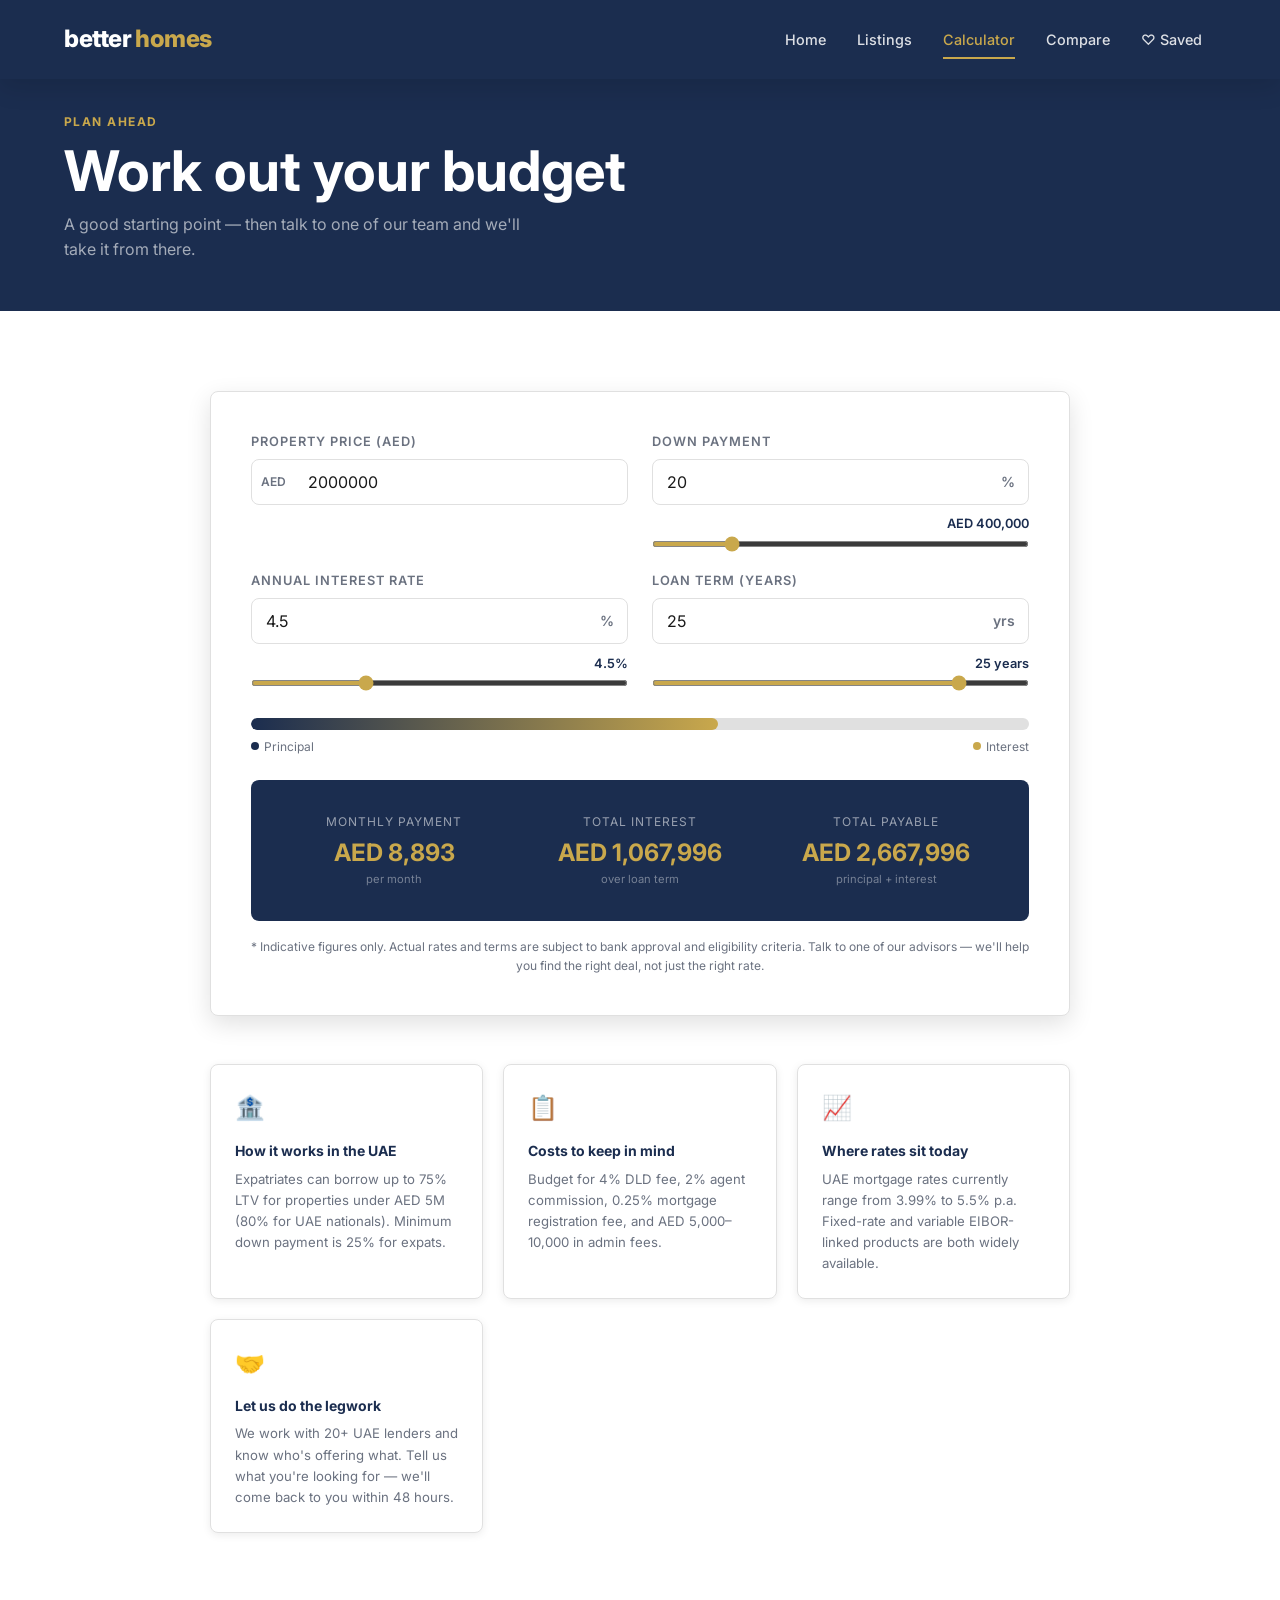
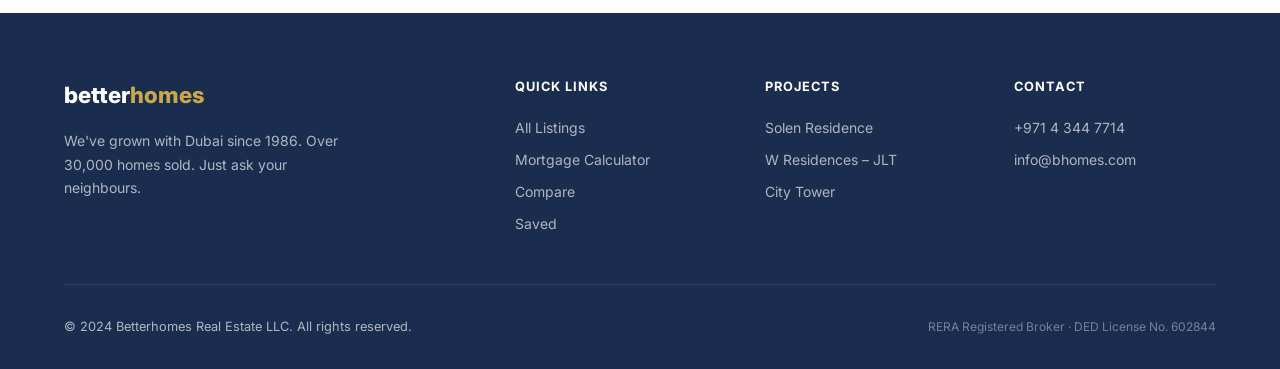
==== commit 74bede0d: "Apply Betterhomes TOV guidelines across all pages Rewrote all copy to match the four brand pillars: " ====
--- a/calculator.html
+++ b/calculator.html
@@ -87,9 +87,9 @@
 <!-- PAGE HEADER -->
 <div class="page-header">
   <div class="container">
-    <div class="page-header__label">Financial Planning</div>
-    <h1 class="page-header__title">Mortgage Calculator</h1>
-    <p class="page-header__sub">Estimate your monthly repayments and total cost of ownership for any Dubai property.</p>
+    <div class="page-header__label">Plan ahead</div>
+    <h1 class="page-header__title">Work out your budget</h1>
+    <p class="page-header__sub">A good starting point — then talk to one of our team and we'll take it from there.</p>
   </div>
 </div>
 
@@ -172,7 +172,7 @@
         </div>
 
         <p class="calculator__disclaimer">
-          * Indicative figures only. Actual rates and terms are subject to bank approval and eligibility criteria. Consult a Betterhomes mortgage advisor for a personalised assessment.
+          * Indicative figures only. Actual rates and terms are subject to bank approval and eligibility criteria. Talk to one of our advisors — we'll help you find the right deal, not just the right rate.
         </p>
       </div>
 
@@ -180,23 +180,23 @@
       <div class="calc-info-grid">
         <div class="calc-info-card">
           <div class="calc-info-card__icon">🏦</div>
-          <div class="calc-info-card__title">UAE Mortgage Rules</div>
+          <div class="calc-info-card__title">How it works in the UAE</div>
           <div class="calc-info-card__text">Expatriates can borrow up to 75% LTV for properties under AED 5M (80% for UAE nationals). Minimum down payment is 25% for expats.</div>
         </div>
         <div class="calc-info-card">
           <div class="calc-info-card__icon">📋</div>
-          <div class="calc-info-card__title">Additional Costs</div>
+          <div class="calc-info-card__title">Costs to keep in mind</div>
           <div class="calc-info-card__text">Budget for 4% DLD fee, 2% agent commission, 0.25% mortgage registration fee, and AED 5,000–10,000 in admin fees.</div>
         </div>
         <div class="calc-info-card">
           <div class="calc-info-card__icon">📈</div>
-          <div class="calc-info-card__title">Current Rates</div>
+          <div class="calc-info-card__title">Where rates sit today</div>
           <div class="calc-info-card__text">UAE mortgage rates currently range from 3.99% to 5.5% p.a. Fixed-rate and variable EIBOR-linked products are both widely available.</div>
         </div>
         <div class="calc-info-card">
           <div class="calc-info-card__icon">🤝</div>
-          <div class="calc-info-card__title">Get Pre-Approved</div>
-          <div class="calc-info-card__text">Our mortgage advisors work with 20+ UAE lenders to secure your best rate. Free pre-approval consultation in under 48 hours.</div>
+          <div class="calc-info-card__title">Let us do the legwork</div>
+          <div class="calc-info-card__text">We work with 20+ UAE lenders and know who's offering what. Tell us what you're looking for — we'll come back to you within 48 hours.</div>
         </div>
       </div>
     </div>
@@ -209,7 +209,7 @@
     <div class="footer__top">
       <div>
         <div class="footer__logo">better<span>homes</span></div>
-        <p class="footer__about">Dubai's most trusted real estate agency since 1986.</p>
+        <p class="footer__about">We've grown with Dubai since 1986. Over 30,000 homes sold. Just ask your neighbours.</p>
       </div>
       <div>
         <div class="footer__col-title">Quick Links</div>
